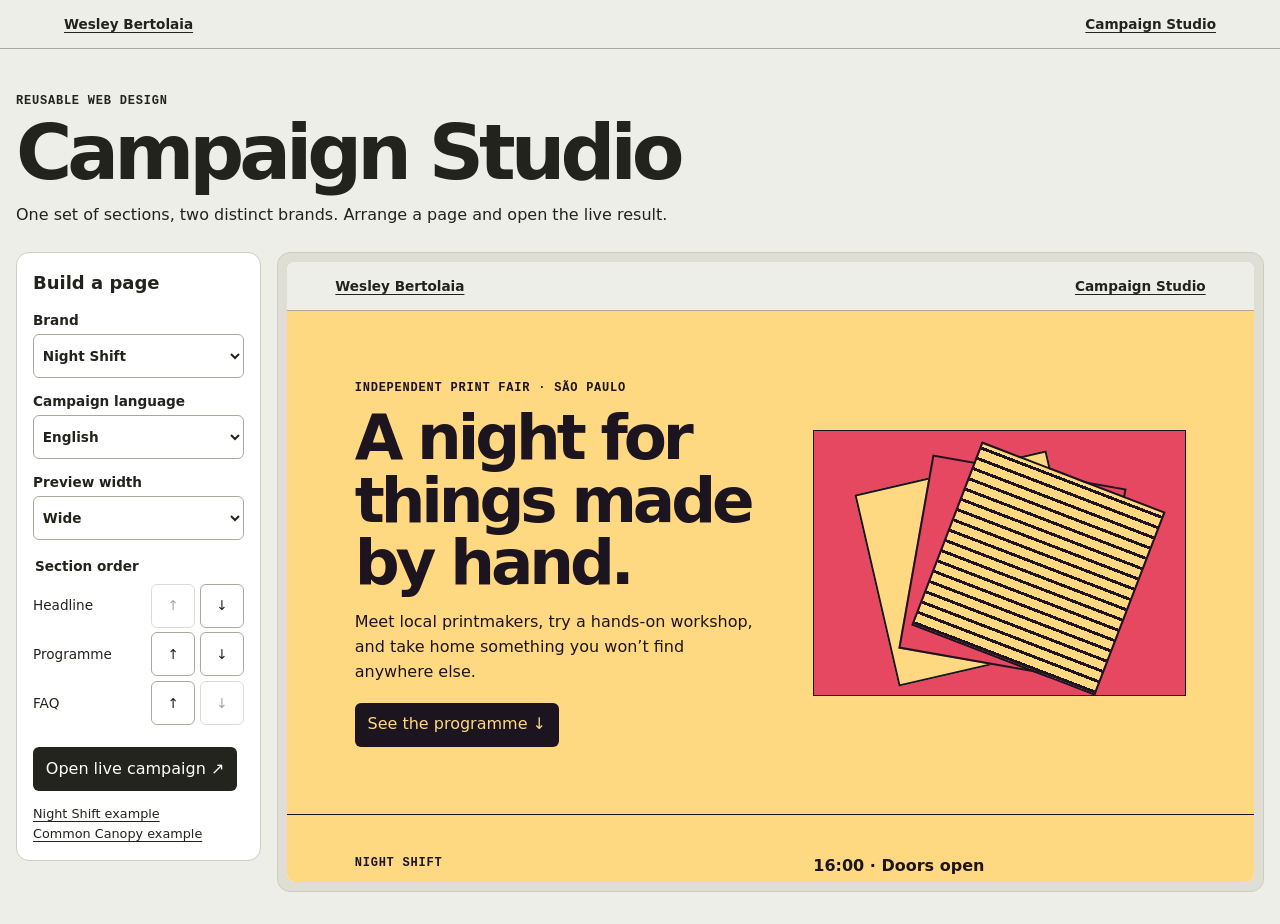
==== campaign-studio/index.html @ 9d1d5b51 "Add Campaign Studio and a live portfolio turnaround" ====
<!doctype html>
<html lang="en">
<head>
  <meta charset="utf-8">
  <meta name="viewport" content="width=device-width, initial-scale=1">
  <meta name="description" content="Build and preview campaign pages from reusable sections.">
  <title>Campaign Studio | Wesley Bertolaia</title>
  <link rel="stylesheet" href="./studio.css">
  <script src="./studio.js" defer></script>
</head>
<body>
  <header class="top"><a href="../">Wesley Bertolaia</a><a href="./">Campaign Studio</a></header>
  <main id="app"></main>
</body>
</html>
---- campaign-studio/studio.css ----
* { box-sizing: border-box; }
html { scroll-behavior: auto; }
body { margin: 0; background: #eeeee8; color: #23231d; font: 16px/1.55 system-ui, sans-serif; }
a { color: inherit; text-underline-offset: .2em; }
:focus-visible { outline: 3px solid #5369df; outline-offset: 4px; }
h1,h2,p { margin: 0; }
.top { display: flex; justify-content: space-between; gap: .7rem; padding: .85rem clamp(1rem,5vw,4rem); border-bottom: 1px solid #aaa99e; font-size: .85rem; font-weight: 650; }
.studio-intro,.workspace { width: min(1440px,calc(100% - 2rem)); margin-inline: auto; }
.studio-intro { padding: 2.65rem 0 1.5rem; }
.tag { font: 650 .75rem/1.5 ui-monospace,monospace; text-transform: uppercase; letter-spacing: .065em; }
.studio-intro h1 { font-size: clamp(2.5rem,6vw,5rem); line-height: 1; letter-spacing: -.065em; margin: .35rem 0 .7rem; }
.workspace { display: grid; grid-template-columns: 245px minmax(0,1fr); gap: 1rem; padding-bottom: 2rem; }
aside,.preview-zone { background: #fff; border: 1px solid #cecdc2; border-radius: 13px; }
aside { padding: 1rem; align-self: start; }
aside h2 { font-size: 1.125rem; }
label { display: grid; gap: .2rem; margin-top: .8rem; font-size: .85rem; font-weight: 650; }
select,button { min-height: 44px; border: 1px solid #aaa99e; border-radius: 6px; background: white; color: inherit; font: inherit; }
select { padding: .3rem; }
button { min-width: 44px; cursor: pointer; }
button:disabled { opacity: .4; cursor: default; }
fieldset { border: 0; margin: 1rem 0; padding: 0; }
legend { font-size: .85rem; font-weight: 650; }
#blocks { list-style: none; margin: .4rem 0; padding: 0; }
#blocks li { display: flex; align-items: center; gap: .3rem; margin-bottom: .3rem; font-size: .85rem; }
#blocks span { flex: 1; }
.open,.cta { display: inline-flex; align-items: center; min-height: 44px; padding: .45rem .8rem; background: #24241f; color: white; border-radius: 6px; text-decoration: none; }
.example-links { margin-top: .8rem; font-size: .8rem; }
.preview-zone { display: grid; justify-items: center; padding: .55rem; background: #dfded5; min-width: 0; }
iframe { display: block; width: 100%; height: 620px; border: 0; border-radius: 8px; background: #fff; }
iframe.phone { width: min(100%,390px); }
.campaign { --ink:#1c141f; --paper:#ffd981; --accent:#e54860; color: var(--ink); background: var(--paper); }
.campaign.canopy { --ink:#12382c; --paper:#e6efe2; --accent:#69ae81; }
.campaign-hero,.programme { display: grid; grid-template-columns: minmax(0,1.1fr) minmax(0,1fr); gap: clamp(1rem,5vw,4rem); padding: clamp(1.5rem,7vw,6rem); }
.campaign-hero { align-items: center; }
.campaign h1 { font-size: clamp(2.35rem,6.5vw,6.5rem); line-height: .99; letter-spacing: -.065em; margin: .65rem 0 1rem; max-width: 12ch; }
.campaign-hero p:not(.tag) { max-width: 45ch; }
.campaign .cta { margin-top: 1.15rem; background: var(--ink); color: var(--paper); }
.cover-art { position: relative; isolation: isolate; min-height: 220px; aspect-ratio: 1.4; display: grid; place-items: center; overflow: hidden; border: 1px solid var(--ink); background: var(--accent); }
.cover-art i { position: absolute; width: 53%; aspect-ratio: 1; top: 15%; left: 16%; border: 2px solid var(--ink); background: var(--paper); transform: rotate(-13deg); }
.cover-art i:nth-child(2) { left: 27%; transform: rotate(10deg); background: var(--accent); }
.cover-art i:nth-child(3) { left: 34%; transform: rotate(21deg); background: repeating-linear-gradient(0deg,var(--ink) 0 3px,var(--paper) 3px 11px); }
.canopy .cover-art { border-radius: 55% 55% 8px 8px; }
.canopy .cover-art i { border-radius: 90% 18%; transform: rotate(-22deg); }
.canopy .cover-art i:nth-child(2) { transform: rotate(16deg); }
.canopy .cover-art i:nth-child(3) { transform: rotate(50deg); background: #346b52; }
.programme { border-top: 1px solid var(--ink); padding-block: clamp(1.4rem,4vw,3rem); }
.programme h2 { margin-top: .4rem; font-size: clamp(1.25rem,3vw,2.3rem); line-height: 1.1; }
.programme ol { list-style: none; margin: 0; padding: 0; }
.programme li { display: grid; gap: .25rem; padding-bottom: .75rem; margin-bottom: .75rem; border-bottom: 1px solid var(--ink); }
.programme details { grid-column: 1 / -1; }
.programme summary { cursor: pointer; font-weight: 700; }
.campaign-foot { padding: 1rem clamp(1.5rem,7vw,6rem); font-size: .8rem; }
@media (max-width: 650px) {
  .workspace,.campaign-hero,.programme { grid-template-columns: minmax(0,1fr); }
  .cover-art { min-height: 140px; max-height: 220px; }
}
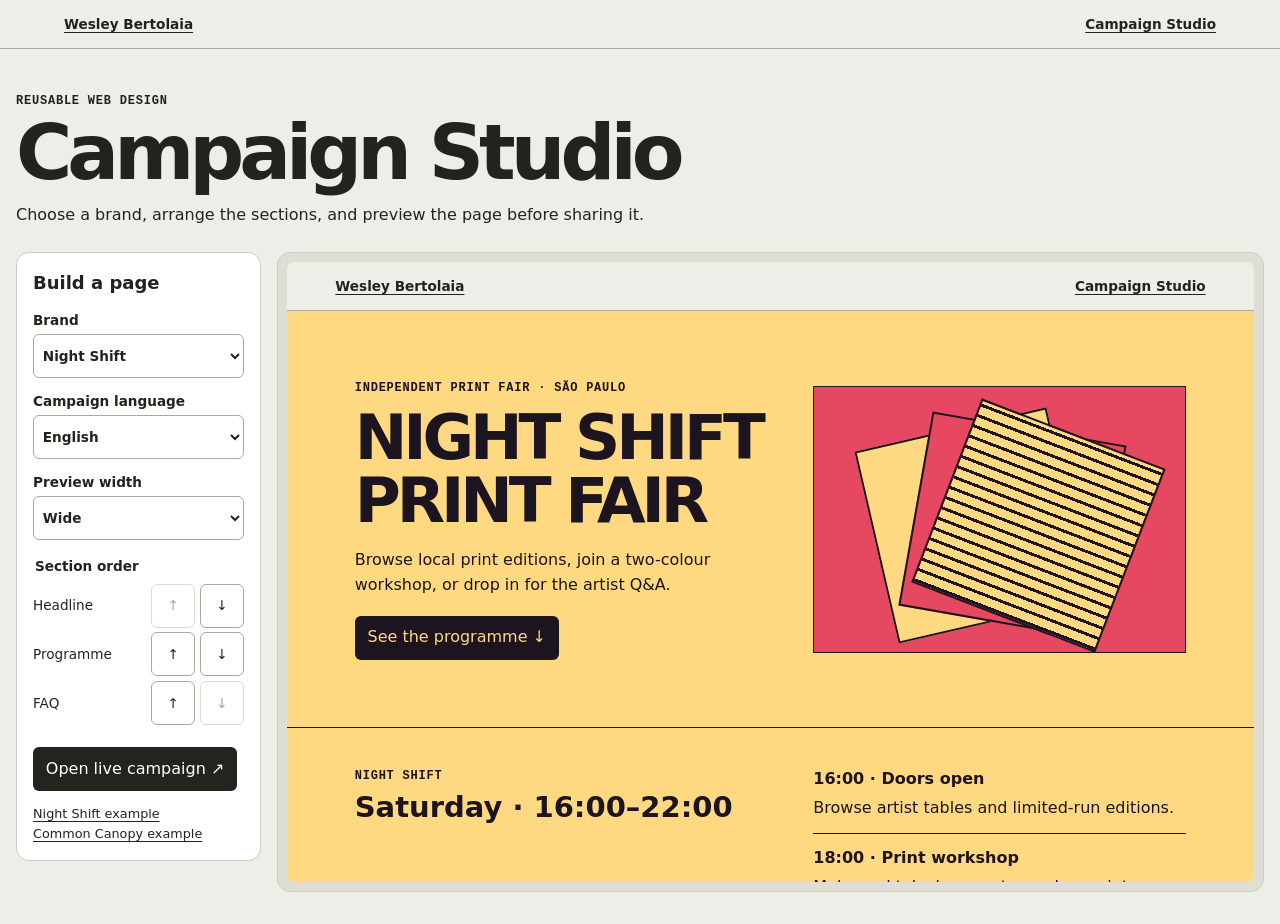
==== commit 7f5b8452: "Give each site a distinct and specific opening" ====
--- a/campaign-studio/index.html
+++ b/campaign-studio/index.html
@@ -5,8 +5,8 @@
   <meta name="viewport" content="width=device-width, initial-scale=1">
   <meta name="description" content="Build and preview campaign pages from reusable sections.">
   <title>Campaign Studio | Wesley Bertolaia</title>
-  <link rel="stylesheet" href="./studio.css">
-  <script src="./studio.js" defer></script>
+  <link rel="stylesheet" href="./studio.css?v=clear-entry">
+  <script src="./studio.js?v=clear-entry" defer></script>
 </head>
 <body>
   <header class="top"><a href="../">Wesley Bertolaia</a><a href="./">Campaign Studio</a></header>
--- a/campaign-studio/studio.css
+++ b/campaign-studio/studio.css
@@ -54,3 +54,7 @@
   .workspace,.campaign-hero,.programme { grid-template-columns: minmax(0,1fr); }
   .cover-art { min-height: 140px; max-height: 220px; }
 }
+
+.campaign.night h1 { font-weight: 850; text-transform: uppercase; }
+.campaign.canopy h1 { font-family: Georgia, serif; font-weight: 500; letter-spacing: -.045em; }
+.campaign.canopy .cta { border-radius: 999px; }
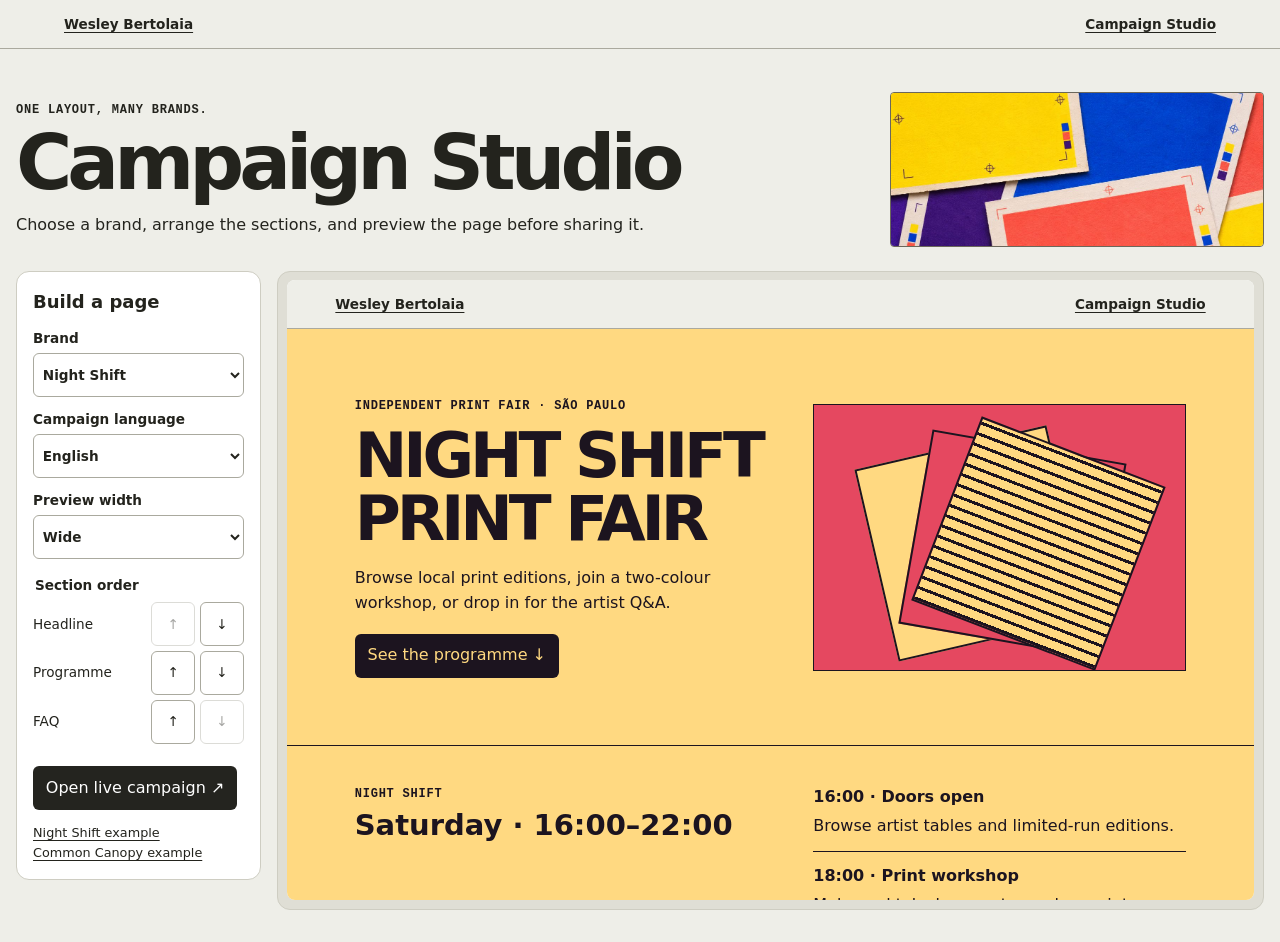
==== commit de35de4c: "Create distinct project headers and keep navigation product-facing" ====
--- a/campaign-studio/index.html
+++ b/campaign-studio/index.html
@@ -5,8 +5,8 @@
   <meta name="viewport" content="width=device-width, initial-scale=1">
   <meta name="description" content="Build and preview campaign pages from reusable sections.">
   <title>Campaign Studio | Wesley Bertolaia</title>
-  <link rel="stylesheet" href="./studio.css?v=clear-entry">
-  <script src="./studio.js?v=clear-entry" defer></script>
+  <link rel="stylesheet" href="./studio.css?v=signature-hero">
+  <script src="./studio.js?v=signature-hero" defer></script>
 </head>
 <body>
   <header class="top"><a href="../">Wesley Bertolaia</a><a href="./">Campaign Studio</a></header>
--- a/campaign-studio/studio.css
+++ b/campaign-studio/studio.css
@@ -58,3 +58,7 @@
 .campaign.night h1 { font-weight: 850; text-transform: uppercase; }
 .campaign.canopy h1 { font-family: Georgia, serif; font-weight: 500; letter-spacing: -.045em; }
 .campaign.canopy .cta { border-radius: 999px; }
+
+.studio-intro { display: grid; grid-template-columns: minmax(0, 1fr) minmax(150px, 30%); gap: 1.2rem; align-items: center; }
+.studio-intro img { display: block; width: 100%; height: clamp(95px, 14vw, 155px); object-fit: cover; border: 1px solid #6b675b; border-radius: 4px; }
+@media (max-width: 550px) { .studio-intro { grid-template-columns: 1fr; } .studio-intro img { height: 90px; } }
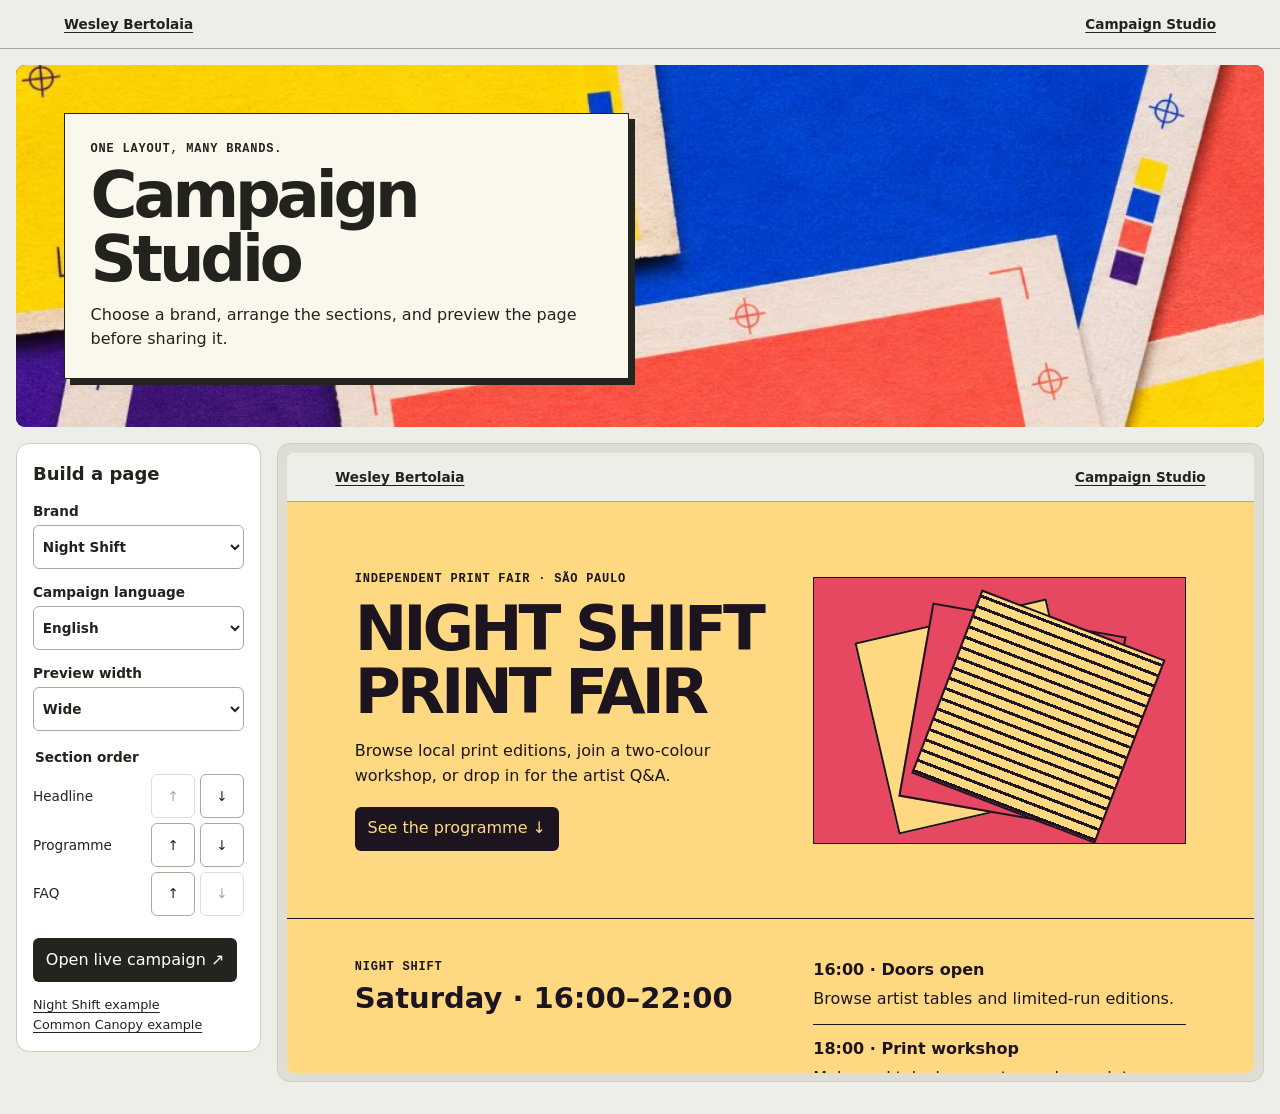
==== commit 7ca2422a: "Integrate artwork into each project header composition" ====
--- a/campaign-studio/index.html
+++ b/campaign-studio/index.html
@@ -5,7 +5,7 @@
   <meta name="viewport" content="width=device-width, initial-scale=1">
   <meta name="description" content="Build and preview campaign pages from reusable sections.">
   <title>Campaign Studio | Wesley Bertolaia</title>
-  <link rel="stylesheet" href="./studio.css?v=signature-hero">
+  <link rel="stylesheet" href="./studio.css?v=composed-hero">
   <script src="./studio.js?v=signature-hero" defer></script>
 </head>
 <body>
--- a/campaign-studio/studio.css
+++ b/campaign-studio/studio.css
@@ -62,3 +62,8 @@
 .studio-intro { display: grid; grid-template-columns: minmax(0, 1fr) minmax(150px, 30%); gap: 1.2rem; align-items: center; }
 .studio-intro img { display: block; width: 100%; height: clamp(95px, 14vw, 155px); object-fit: cover; border: 1px solid #6b675b; border-radius: 4px; }
 @media (max-width: 550px) { .studio-intro { grid-template-columns: 1fr; } .studio-intro img { height: 90px; } }
+
+.studio-intro { position: relative; isolation: isolate; display: flex; align-items: center; padding: clamp(1rem, 4vw, 3rem); margin-block: 1rem; min-height: 210px; overflow: hidden; border-radius: 9px; background: #282522; }
+.studio-intro img { position: absolute; z-index: -1; inset: 0; width: 100%; height: 100%; border: 0; border-radius: 0; object-position: 65% center; }
+.studio-intro > div { padding: clamp(.85rem, 2.5vw, 1.6rem); max-width: 565px; background: #faf7ed; border: 1px solid #24241f; box-shadow: 6px 6px 0 #24241f; }
+.studio-intro h1 { font-size: clamp(2rem, 5vw, 4.25rem); }
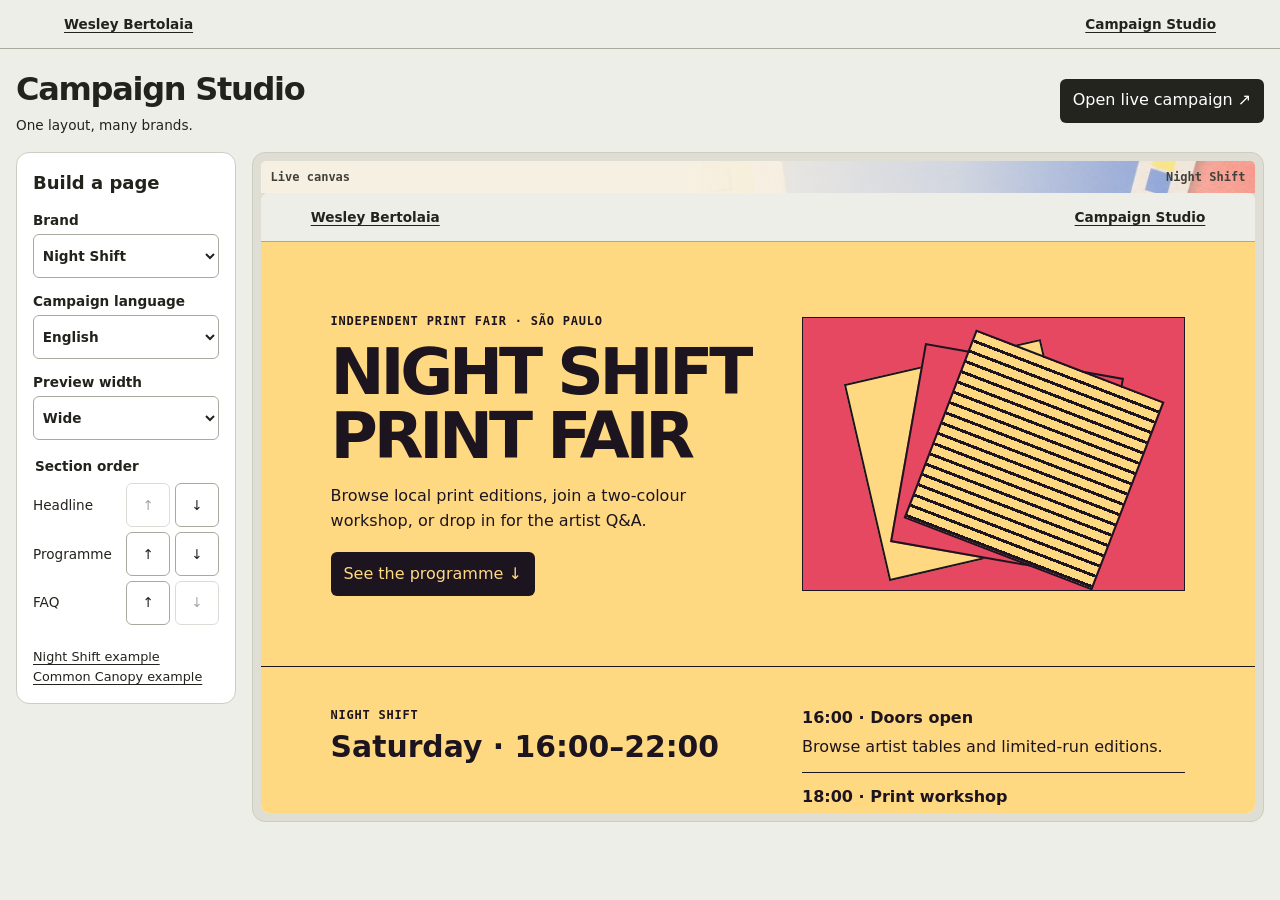
==== commit f5ddcb5f: "Redesign the project layouts around their core tasks" ====
--- a/campaign-studio/index.html
+++ b/campaign-studio/index.html
@@ -5,8 +5,8 @@
   <meta name="viewport" content="width=device-width, initial-scale=1">
   <meta name="description" content="Build and preview campaign pages from reusable sections.">
   <title>Campaign Studio | Wesley Bertolaia</title>
-  <link rel="stylesheet" href="./studio.css?v=composed-hero">
-  <script src="./studio.js?v=signature-hero" defer></script>
+  <link rel="stylesheet" href="./studio.css?v=project-ui">
+  <script src="./studio.js?v=project-ui" defer></script>
 </head>
 <body>
   <header class="top"><a href="../">Wesley Bertolaia</a><a href="./">Campaign Studio</a></header>
--- a/campaign-studio/studio.css
+++ b/campaign-studio/studio.css
@@ -67,3 +67,13 @@
 .studio-intro img { position: absolute; z-index: -1; inset: 0; width: 100%; height: 100%; border: 0; border-radius: 0; object-position: 65% center; }
 .studio-intro > div { padding: clamp(.85rem, 2.5vw, 1.6rem); max-width: 565px; background: #faf7ed; border: 1px solid #24241f; box-shadow: 6px 6px 0 #24241f; }
 .studio-intro h1 { font-size: clamp(2rem, 5vw, 4.25rem); }
+
+.editor-toolbar { width: min(1440px,calc(100% - 2rem)); margin: 1rem auto; display:flex; align-items:center; justify-content:space-between; flex-wrap:wrap; gap:.65rem; }
+.editor-toolbar h1 { font-size: clamp(1.45rem, 3vw, 2rem); letter-spacing: -.04em; }
+.editor-toolbar p { font-size: .85rem; }
+.workspace { grid-template-columns: 220px minmax(0,1fr); }
+.preview-zone { align-content: start; justify-items: center; padding:.5rem; }
+.canvas-top { width:100%; display:flex; justify-content:space-between; gap:.6rem; padding:.25rem .45rem .65rem; color:#424038; font:650 .75rem/1.5 ui-monospace,monospace; }
+@media(max-width: 680px) { .workspace { grid-template-columns: 1fr; } }
+
+.canvas-top { border-radius: 5px 5px 0 0; background: linear-gradient(90deg,#f6f0e3 42%,#f6f0e3d9 70%,#f6f0e37a), url("./header-visual.jpg") center 44% / cover; padding: .45rem .6rem; }
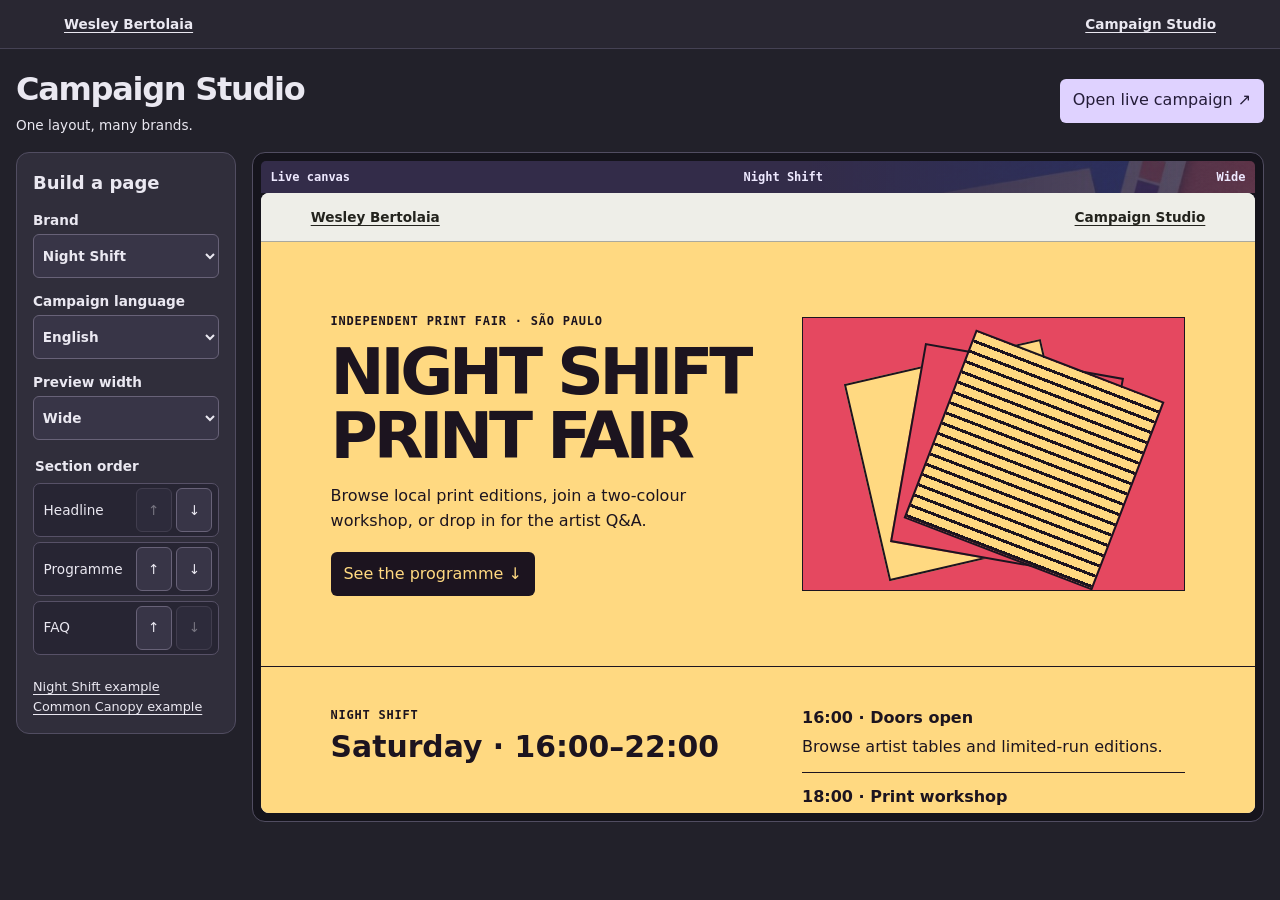
==== commit d1513a67: "Give each workspace its own visual hierarchy and live data" ====
--- a/campaign-studio/index.html
+++ b/campaign-studio/index.html
@@ -5,8 +5,8 @@
   <meta name="viewport" content="width=device-width, initial-scale=1">
   <meta name="description" content="Build and preview campaign pages from reusable sections.">
   <title>Campaign Studio | Wesley Bertolaia</title>
-  <link rel="stylesheet" href="./studio.css?v=project-ui">
-  <script src="./studio.js?v=project-ui" defer></script>
+  <link rel="stylesheet" href="./studio.css?v=editor-chrome">
+  <script src="./studio.js?v=editor-chrome" defer></script>
 </head>
 <body>
   <header class="top"><a href="../">Wesley Bertolaia</a><a href="./">Campaign Studio</a></header>
--- a/campaign-studio/studio.css
+++ b/campaign-studio/studio.css
@@ -77,3 +77,13 @@
 @media(max-width: 680px) { .workspace { grid-template-columns: 1fr; } }
 
 .canvas-top { border-radius: 5px 5px 0 0; background: linear-gradient(90deg,#f6f0e3 42%,#f6f0e3d9 70%,#f6f0e37a), url("./header-visual.jpg") center 44% / cover; padding: .45rem .6rem; }
+
+.editor-shell { background: #22212a; color: #eae8f1; }
+.editor-shell .top { border-color: #454254; background: #292732; }
+.editor-shell .editor-toolbar .open { background: #dfd2ff; color: #241c38; }
+.editor-shell aside { background: #302e3b; border-color: #514d61; }
+.editor-shell :is(select,button) { background: #383547; border-color: #686278; }
+.editor-shell #blocks li { border: 1px solid #575167; padding: .25rem .35rem .25rem .6rem; border-radius: 7px; background: #272533; }
+.editor-shell #blocks button { min-width: 36px; }
+.editor-shell .preview-zone { background: #15141c; border-color: #514d61; }
+.editor-shell .canvas-top { color: #eee9ff; background: linear-gradient(90deg,#332c49 55%,#332c49c9),url("./header-visual.jpg") center/cover; }
